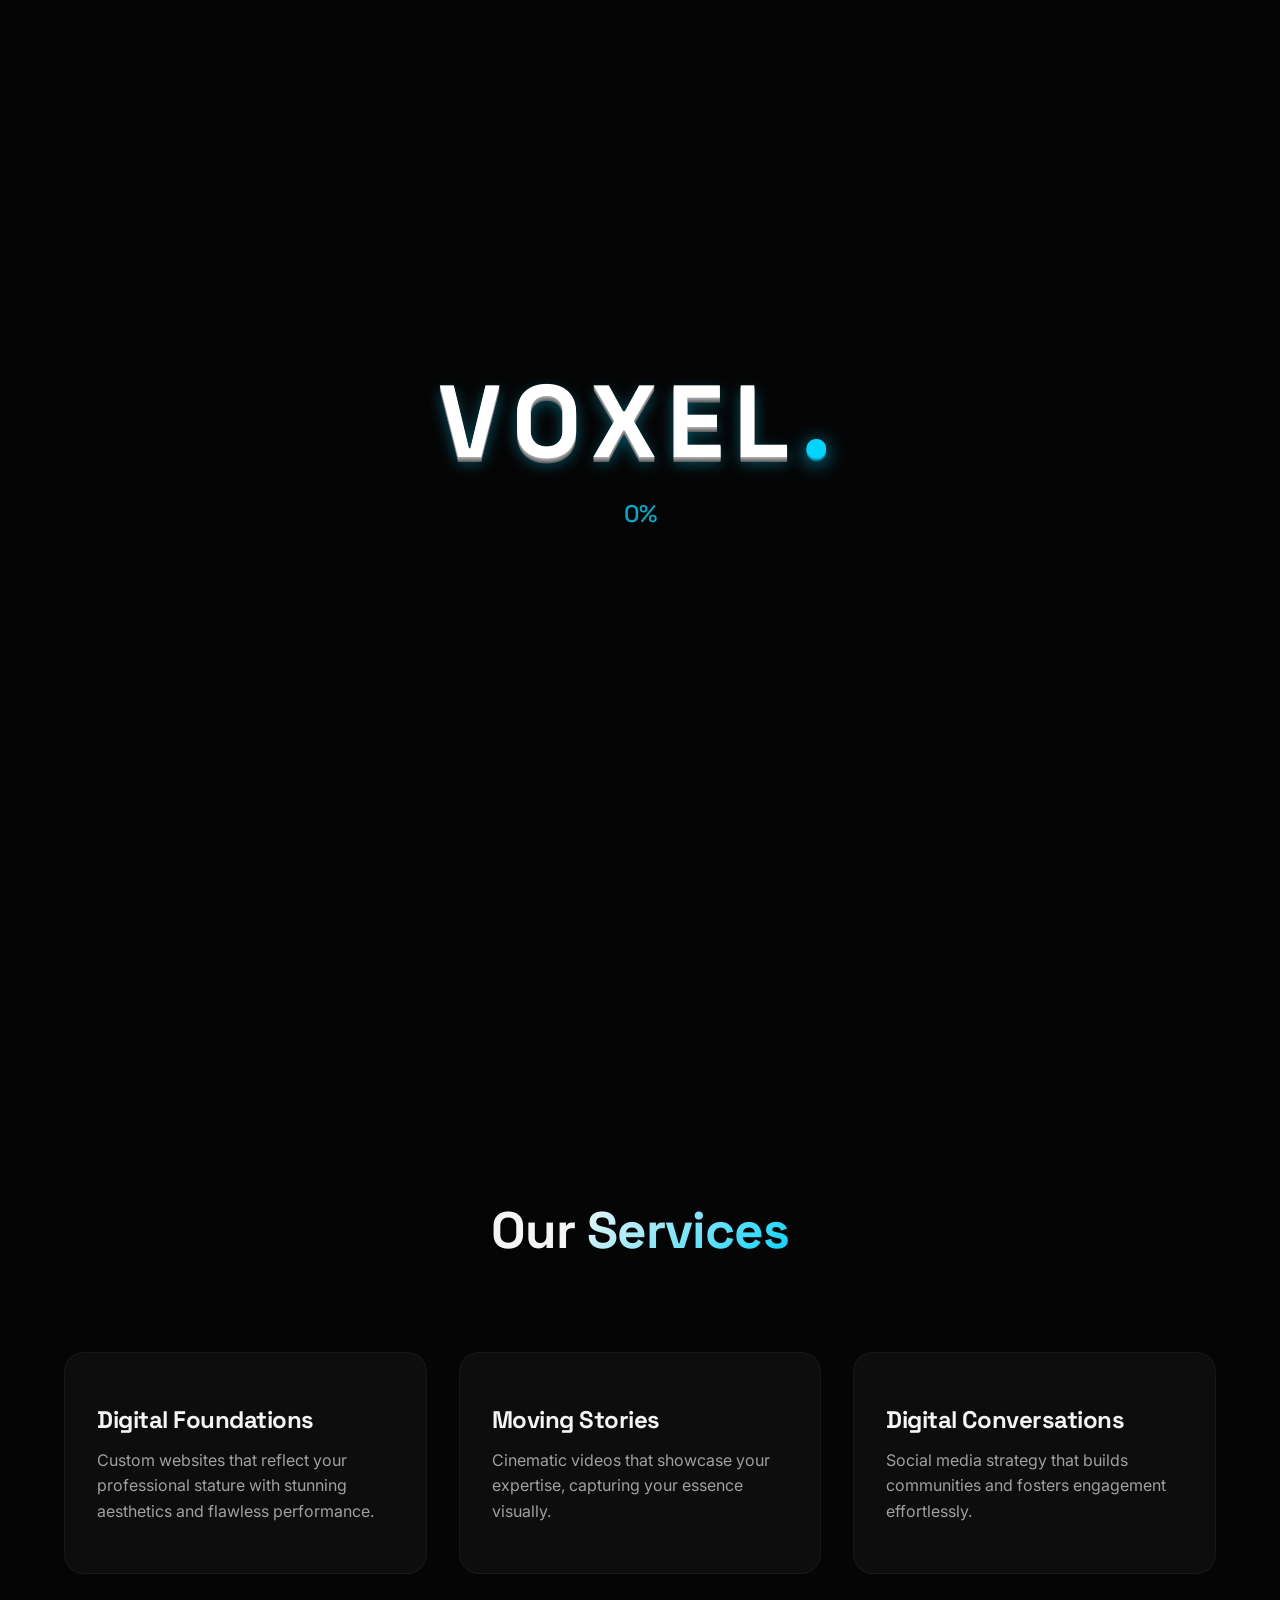
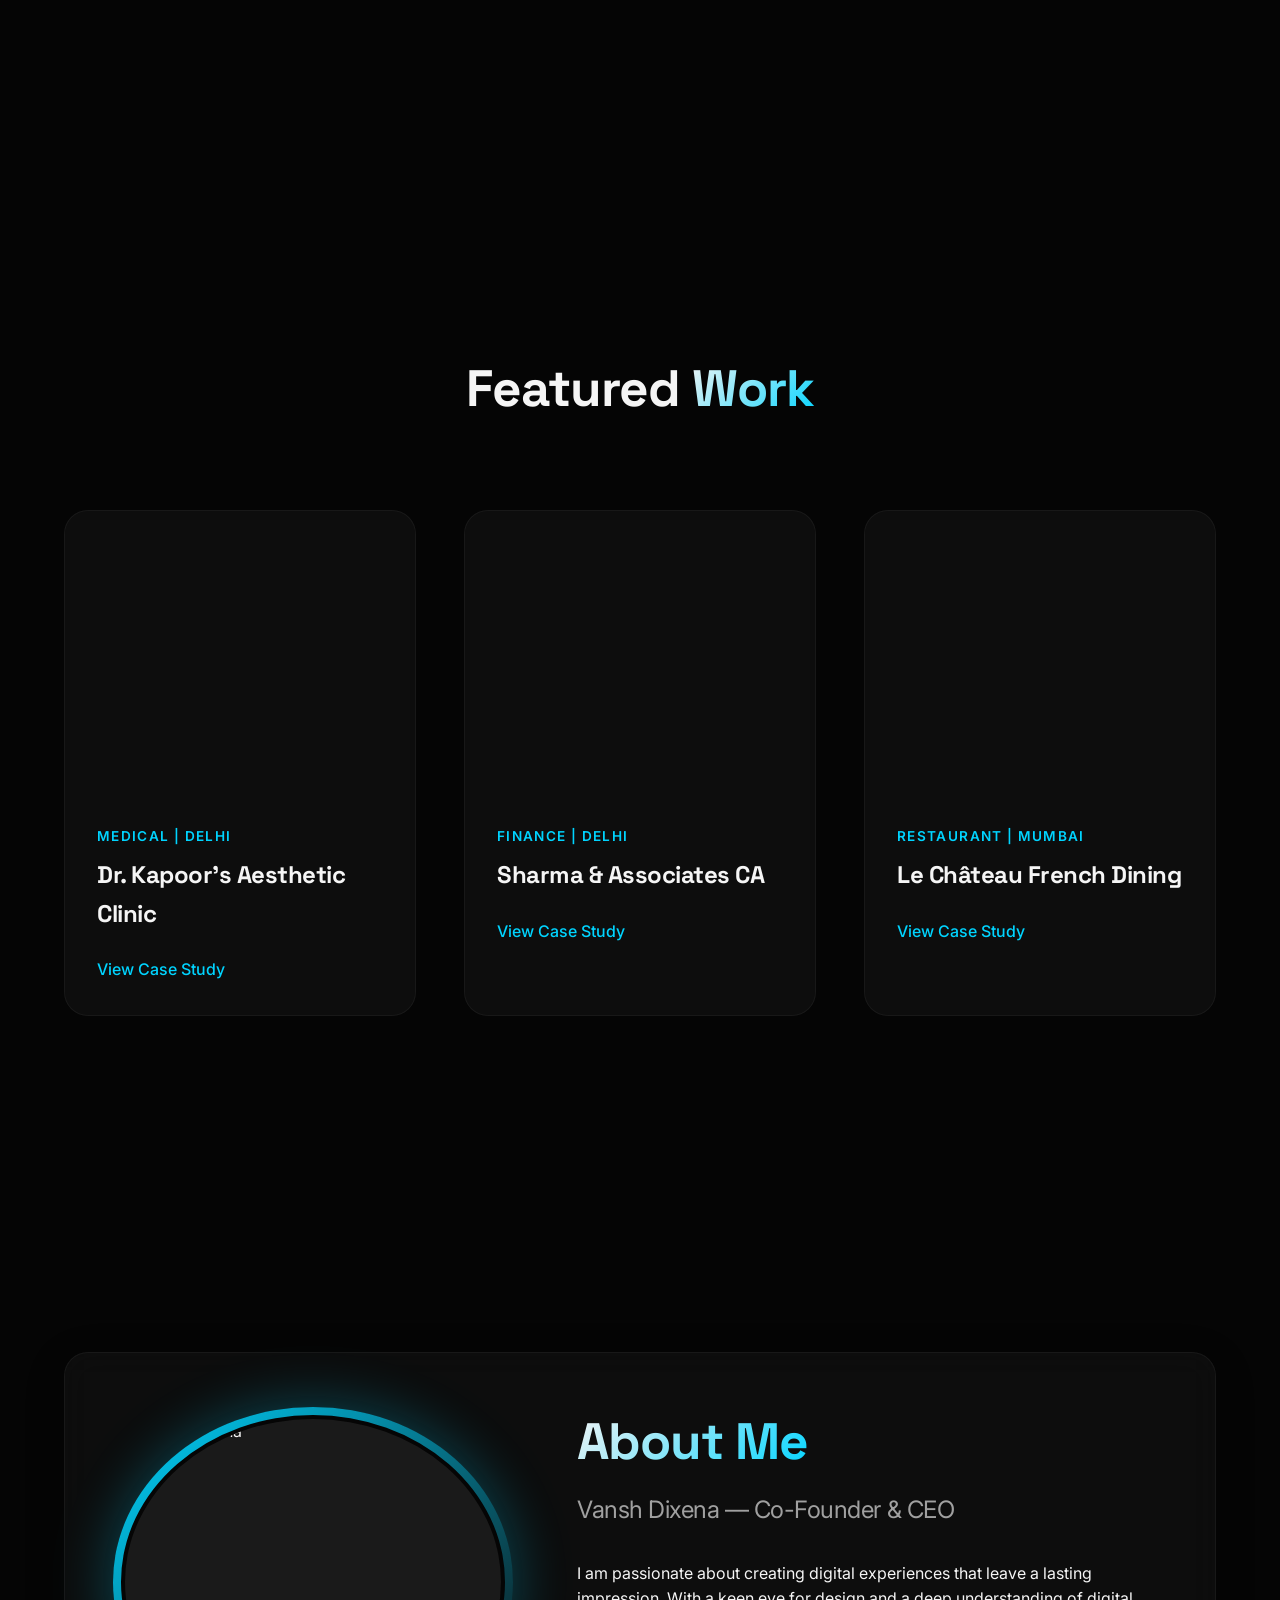
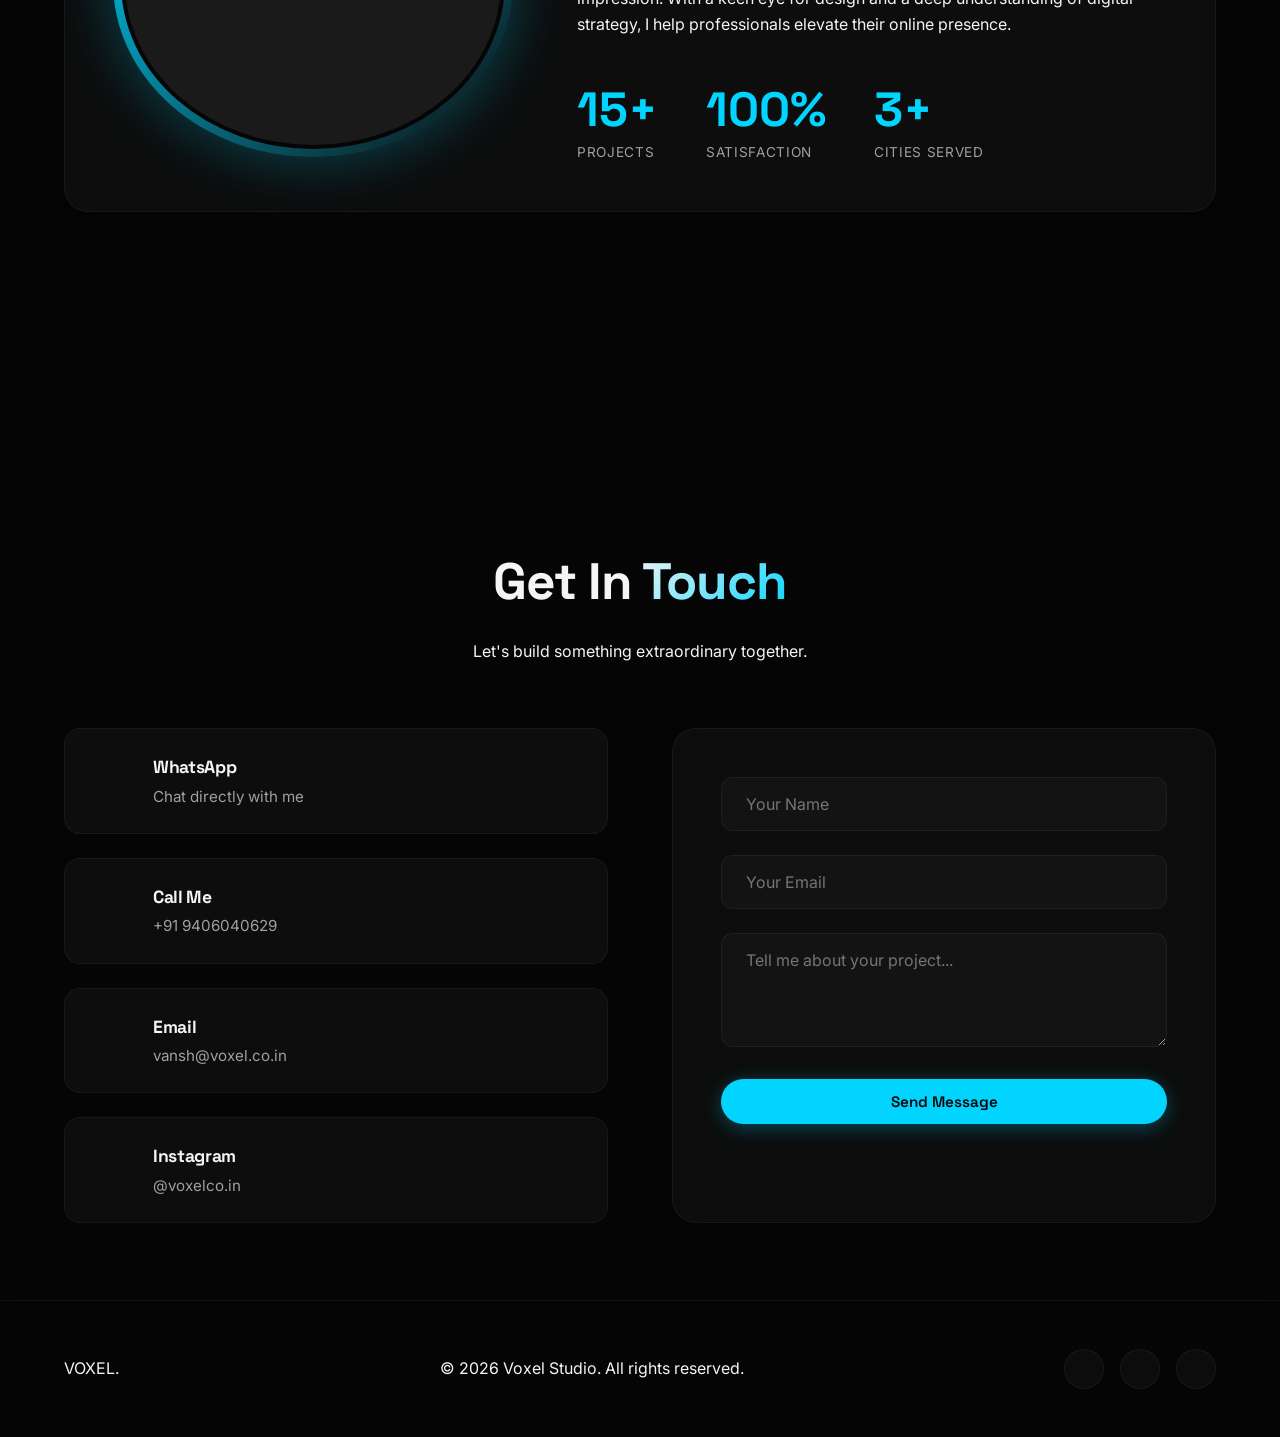
==== v/index.html @ c109221e "Add files via upload" ====
<!DOCTYPE html>
<html lang="en">
<head>
    <meta charset="UTF-8">
    <meta name="viewport" content="width=device-width, initial-scale=1.0">
    <title>Voxel | Digital Presence Studio</title>
    
    <!-- Fonts -->
    <link rel="preconnect" href="https://fonts.googleapis.com">
    <link rel="preconnect" href="https://fonts.gstatic.com" crossorigin>
    <link href="https://fonts.googleapis.com/css2?family=Space+Grotesk:wght@300;400;500;600;700&family=Inter:wght@300;400;500&display=swap" rel="stylesheet">
    
    <!-- Icons -->
    <script src="https://unpkg.com/lucide@latest"></script>

    <!-- Calendly link widget -->
    <link href="https://assets.calendly.com/assets/external/widget.css" rel="stylesheet">
    <script src="https://assets.calendly.com/assets/external/widget.js" type="text/javascript" async></script>

    <!-- Custom CSS -->
    <link rel="stylesheet" href="./style.css">
</head>
<body class="dark-mode">
    <!-- Preloader -->
    <div id="preloader" class="preloader">
        <div class="preloader-content">
            <h1 class="preloader-logo">
                <div class="logo-3d-wrapper">
                    <span class="char">V</span><span class="char">O</span><span class="char">X</span><span class="char">E</span><span class="char">L</span><span class="dot">.</span>
                </div>
            </h1>
            <div class="preloader-counter">0%</div>
        </div>
    </div>

    <!-- Three.js Background -->
    <canvas id="voxel-canvas"></canvas>

    <!-- Background Gradient Glow -->
    <div class="bg-glow"></div>

    <!-- Navigation -->
    <nav class="glass-nav">
        <div class="logo">VOXEL<span class="dot">.</span></div>
        <div class="nav-links">
            <a href="#services">Services</a>
            <a href="#work">Work</a>
            <a href="#about">About</a>
            <a href="#contact">Contact</a>
        </div>
        <button class="btn-primary" onclick="Calendly.initPopupWidget({url: 'https://calendly.com/voxel/30min'});return false;">Book a Call</button>
    </nav>

    <main>
        <!-- Hero Section -->
        <section id="home" class="hero">
            <div class="hero-content">
                <h1 class="stagger-text">Building Digital Presence<br>That <span class="text-gradient">Defies Gravity</span></h1>
                <p class="subtitle stagger-text"><strong>Vansh Dixena</strong> | Co-Founder & CEO, Voxel</p>
                <p class="description stagger-text">I help doctors, architects, lawyers, restaurant owners, and chartered accountants transform their reputation into premium digital experiences.</p>
                <div class="hero-cta stagger-text">
                    <a href="#work" class="btn-secondary">Explore My Work</a>
                    <button class="btn-primary" onclick="Calendly.initPopupWidget({url: 'https://calendly.com/voxel/30min'});return false;">Book a Call</button>
                </div>
            </div>
            <div class="hero-visual stagger-text">
                <div class="profile-card floating">
                    <!-- High-quality photo placeholder -->
                    <img src="./Whisk_cdozyzyij2nlr2y40inwedotityirtlzeto30im.png" alt="Vansh Dixena" class="profile-img">
                    <div class="card-glow"></div>
                </div>
            </div>
        </section>

        <!-- Services Section -->
        <section id="services" class="services">
            <div class="section-header">
                <h2>Our <span class="text-gradient">Services</span></h2>
            </div>
            <div class="services-grid">
                <div class="service-card floating-hover">
                    <i data-lucide="layout" class="icon"></i>
                    <h3>Digital Foundations</h3>
                    <p>Custom websites that reflect your professional stature with stunning aesthetics and flawless performance.</p>
                </div>
                <div class="service-card floating-hover" style="transition-delay: 0.1s">
                    <i data-lucide="video" class="icon"></i>
                    <h3>Moving Stories</h3>
                    <p>Cinematic videos that showcase your expertise, capturing your essence visually.</p>
                </div>
                <div class="service-card floating-hover" style="transition-delay: 0.2s">
                    <i data-lucide="message-circle" class="icon"></i>
                    <h3>Digital Conversations</h3>
                    <p>Social media strategy that builds communities and fosters engagement effortlessly.</p>
                </div>
            </div>
        </section>

        <!-- Work Section -->
        <section id="work" class="work">
            <div class="section-header">
                <h2>Featured <span class="text-gradient">Work</span></h2>
            </div>
            <div class="work-grid">
                <!-- Project 1 -->
                <div class="project-card floating-hover view-case-study" data-modal="project-1">
                    <div class="project-img-wrapper">
                        <img src="https://images.unsplash.com/photo-1579684385127-1ef15d508118?q=80&w=800&auto=format&fit=crop" alt="Dr. Kapoor Clinic">
                    </div>
                    <div class="project-info">
                        <span class="category">Medical | Delhi</span>
                        <h3>Dr. Kapoor's Aesthetic Clinic</h3>
                        <div class="view-case">View Case Study <i data-lucide="arrow-right"></i></div>
                    </div>
                </div>

                <!-- Project 2 -->
                <div class="project-card floating-hover view-case-study" data-modal="project-2">
                    <div class="project-img-wrapper">
                        <img src="https://images.unsplash.com/photo-1554224155-6726b3ff858f?q=80&w=800&auto=format&fit=crop" alt="Sharma & Associates">
                    </div>
                    <div class="project-info">
                        <span class="category">Finance | Delhi</span>
                        <h3>Sharma & Associates CA</h3>
                        <div class="view-case">View Case Study <i data-lucide="arrow-right"></i></div>
                    </div>
                </div>

                <!-- Project 3 -->
                <div class="project-card floating-hover view-case-study" data-modal="project-3">
                    <div class="project-img-wrapper">
                        <img src="https://images.unsplash.com/photo-1550966871-3ed3cdb5ed0c?q=80&w=800&auto=format&fit=crop" alt="Le Château">
                    </div>
                    <div class="project-info">
                        <span class="category">Restaurant | Mumbai</span>
                        <h3>Le Château French Dining</h3>
                        <div class="view-case">View Case Study <i data-lucide="arrow-right"></i></div>
                    </div>
                </div>
            </div>
        </section>

        <!-- About Section -->
        <section id="about" class="about">
            <div class="about-container glass-card">
                <div class="about-img profile-card">
                    <img src="./Whisk_c67d17104d851d3a6ea437bd8afa011bdr.png" alt="Vansh Dixena" class="profile-img">
                    <div class="card-glow"></div>
                </div>
                <div class="about-content">
                    <h2><span class="text-gradient">About Me</span></h2>
                    <h3>Vansh Dixena — Co-Founder & CEO</h3>
                    <p>I am passionate about creating digital experiences that leave a lasting impression. With a keen eye for design and a deep understanding of digital strategy, I help professionals elevate their online presence.</p>
                    <div class="stats">
                        <div class="stat-item">
                            <span class="stat-number">15+</span>
                            <span class="stat-label">Projects</span>
                        </div>
                        <div class="stat-item">
                            <span class="stat-number">100%</span>
                            <span class="stat-label">Satisfaction</span>
                        </div>
                        <div class="stat-item">
                            <span class="stat-number">3+</span>
                            <span class="stat-label">Cities Served</span>
                        </div>
                    </div>
                </div>
            </div>
        </section>

        <!-- Contact Section -->
        <section id="contact" class="contact">
            <div class="section-header">
                <h2>Get In <span class="text-gradient">Touch</span></h2>
                <p>Let's build something extraordinary together.</p>
            </div>
            
            <div class="contact-grid">
                <div class="contact-methods">
                    <a href="https://wa.me/919406040629?text=Hi%20Vansh%2C%20I%20saw%20your%20Voxel%20website%20and%20would%20like%20to%20discuss%20my%20project." target="_blank" class="contact-card floating-hover whatsapp">
                        <i data-lucide="message-square" class="icon"></i>
                        <div class="text-content">
                            <h4>WhatsApp</h4>
                            <p>Chat directly with me</p>
                        </div>
                    </a>
                    
                    <a href="tel:+919406040629" class="contact-card floating-hover phone">
                        <i data-lucide="phone" class="icon"></i>
                        <div class="text-content">
                            <h4>Call Me</h4>
                            <p>+91 9406040629</p>
                        </div>
                    </a>
                    
                    <a href="mailto:vansh@voxel.co.in" class="contact-card floating-hover email">
                        <i data-lucide="mail" class="icon"></i>
                        <div class="text-content">
                            <h4>Email</h4>
                            <p>vansh@voxel.co.in</p>
                        </div>
                    </a>
                    
                    <a href="https://instagram.com/voxelco.in" target="_blank" class="contact-card floating-hover instagram">
                        <i data-lucide="instagram" class="icon"></i>
                        <div class="text-content">
                            <h4>Instagram</h4>
                            <p>@voxelco.in</p>
                        </div>
                    </a>
                </div>

                <div class="contact-form-container glass-card">
                    <form action="https://formspree.io/f/placeholder" method="POST" class="contact-form">
                        <div class="input-group">
                            <input type="text" name="name" required placeholder="Your Name">
                        </div>
                        <div class="input-group">
                            <input type="email" name="email" required placeholder="Your Email">
                        </div>
                        <div class="input-group">
                            <textarea name="message" rows="4" required placeholder="Tell me about your project..."></textarea>
                        </div>
                        <button type="submit" class="btn-primary w-full">Send Message</button>
                    </form>
                </div>
            </div>
        </section>
    </main>

    <!-- Footer -->
    <footer>
        <div class="footer-content">
            <div class="footer-logo">VOXEL<span class="dot">.</span></div>
            <p>&copy; 2026 Voxel Studio. All rights reserved.</p>
            <div class="footer-socials">
                <a href="#" class="social-icon"><i data-lucide="twitter"></i></a>
                <a href="#" class="social-icon"><i data-lucide="linkedin"></i></a>
                <a href="https://instagram.com/voxelco.in" class="social-icon" target="_blank"><i data-lucide="instagram"></i></a>
            </div>
        </div>
    </footer>

    <!-- Modals for Case Studies -->
    <div id="modal-overlay" class="modal-overlay"></div>
    
    <!-- Project 1 Modal -->
    <div id="project-1" class="modal" data-lenis-prevent>
        <button class="close-modal" aria-label="Close modal"><i data-lucide="x"></i></button>
        <div class="modal-content">
            <div class="modal-image" style="background-image: url('https://placehold.co/1200x400/1A1A1A/00D4FF?text=Medical+Clinic+Hero')"></div>
            <div class="modal-body">
                <span class="modal-category">Medical | Delhi</span>
                <h2>Dr. Kapoor's Aesthetic Clinic</h2>
                <div class="modal-section">
                    <h3>Challenge</h3>
                    <p>The clinic needed a premium digital experience to attract high-end clientele and facilitate remote consultations for international patients.</p>
                </div>
                <div class="modal-section">
                    <h3>Solution</h3>
                    <p>We built a luxurious custom website with an integrated virtual consultation booking system, produced a series of patient education and testimonial videos, and designed an aesthetic Instagram strategy.</p>
                </div>
                <div class="modal-grid">
                    <div class="modal-box glass-card">
                        <h3>Results</h3>
                        <p class="highlight">300%</p>
                        <p>Increase in international patients.</p>
                    </div>
                    <div class="modal-box glass-card">
                        <h3>Services</h3>
                        <ul>
                            <li>Web Development</li>
                            <li>Video Production</li>
                            <li>Social Media Strategy</li>
                        </ul>
                    </div>
                </div>

                <div class="mockup-container">
                    <div class="mockup-header">
                        <div class="mockup-dot"></div>
                        <div class="mockup-dot"></div>
                        <div class="mockup-dot"></div>
                    </div>
                    <div class="mockup-body">
                        <!-- Live Website Iframe (Auto-scrolls on hover) -->
                        <iframe src="./clinic.html" title="Website Preview" class="mockup-iframe" frameborder="0"></iframe>
                    </div>
                </div>
                <div class="modal-actions">
                    <button class="btn-primary" onclick="Calendly.initPopupWidget({url: 'https://calendly.com/voxel/30min'});return false;">Discuss a similar project</button>
                    <a href="./clinic.html" target="_blank" class="btn-outline">Visit Live Website <i data-lucide="external-link"></i></a>
                </div>
            </div>
        </div>
    </div>
    
    <!-- Project 2 Modal -->
    <div id="project-2" class="modal" data-lenis-prevent>
        <button class="close-modal"><i data-lucide="x"></i></button>
        <div class="modal-content">
            <div class="modal-image" style="background-image: url('https://placehold.co/1200x400/1A1A1A/00D4FF?text=Finance+Corporate+Hero')"></div>
            <div class="modal-body">
                <span class="modal-category">Finance | Delhi</span>
                <h2>Sharma & Associates CA</h2>
                <div class="modal-section">
                    <h3>Challenge & Solution</h3>
                    <p>A legacy finance firm needing a modern approach. We executed a complete corporate rebranding alongside a lightning-fast new website, series of financial explainer videos, and a targeted LinkedIn strategy for B2B client acquisition.</p>
                </div>
                <div class="modal-grid">
                    <div class="modal-box glass-card">
                        <h3>Results</h3>
                        <p class="highlight">200%</p>
                        <p>Increase in online consultations.</p>
                    </div>
                    <div class="modal-box glass-card">
                        <h3>Services</h3>
                        <ul>
                            <li>Corporate Website</li>
                            <li>Explainer Videos</li>
                            <li>LinkedIn Strategy</li>
                        </ul>
                    </div>
                </div>

                <div class="mockup-container">
                    <div class="mockup-header">
                        <div class="mockup-dot"></div>
                        <div class="mockup-dot"></div>
                        <div class="mockup-dot"></div>
                    </div>
                    <div class="mockup-body">
                        <!-- Live Website Iframe (Auto-scrolls on hover) -->
                        <iframe src="./finance.html" title="Website Preview" class="mockup-iframe" frameborder="0"></iframe>
                    </div>
                </div>
                <div class="modal-actions">
                    <button class="btn-primary" onclick="Calendly.initPopupWidget({url: 'https://calendly.com/voxel/30min'});return false;">Discuss a similar project</button>
                    <a href="./finance.html" target="_blank" class="btn-outline">Visit Live Website <i data-lucide="external-link"></i></a>
                </div>
            </div>
        </div>
    </div>

    <!-- Project 3 Modal -->
    <div id="project-3" class="modal" data-lenis-prevent>
        <button class="close-modal"><i data-lucide="x"></i></button>
        <div class="modal-content">
            <div class="modal-image" style="background-image: url('https://placehold.co/1200x400/1A1A1A/00D4FF?text=Luxury+Dining+Hero')"></div>
            <div class="modal-body">
                <span class="modal-category">Restaurant | Mumbai</span>
                <h2>Le Château French Dining</h2>
                <div class="modal-section">
                    <h3>Challenge & Solution</h3>
                    <p>Creating a digital experience as exquisite as their cuisine. We designed a luxury digital presence featuring cinematic food videography and an immersive, reservation-focused website optimized for emotional engagement.</p>
                </div>
                <div class="modal-grid">
                    <div class="modal-box glass-card">
                        <h3>Results</h3>
                        <p class="highlight">65%</p>
                        <p>Increase in digital reservations.</p>
                    </div>
                    <div class="modal-box glass-card">
                        <h3>Services</h3>
                        <ul>
                            <li>Website Development</li>
                            <li>Food Videography</li>
                            <li>Social Media Management</li>
                        </ul>
                    </div>
                </div>

                <div class="mockup-container">
                    <div class="mockup-header">
                        <div class="mockup-dot"></div>
                        <div class="mockup-dot"></div>
                        <div class="mockup-dot"></div>
                    </div>
                    <div class="mockup-body">
                        <!-- Live Website Iframe (Auto-scrolls on hover) -->
                        <iframe src="./restaurant.html" title="Website Preview" class="mockup-iframe" frameborder="0"></iframe>
                    </div>
                </div>
                
                <div class="menu-section">
                    <h3>Featured Menu (Preview)</h3>
                    <div class="menu-grid">
                        <div class="dish-card">
                            <img src="https://images.unsplash.com/photo-1467003909585-2f8a72700288?q=80&w=600&auto=format&fit=crop" alt="Salmon en Croûte" class="dish-img">
                            <div class="dish-info">
                                <div class="dish-name">Salmon en Croûte</div>
                                <div class="dish-price">₹2,800</div>
                                <div class="dish-desc">Norwegian salmon baked in a buttery puff pastry with wild mushroom duxelles and dill cream sauce.</div>
                            </div>
                        </div>
                        <div class="dish-card">
                            <img src="https://images.unsplash.com/photo-1544025162-d76694265947?q=80&w=600&auto=format&fit=crop" alt="Coq au Vin" class="dish-img">
                            <div class="dish-info">
                                <div class="dish-name">Coq au Vin Traditionnel</div>
                                <div class="dish-price">₹2,200</div>
                                <div class="dish-desc">Tender chicken braised in rich Burgundy wine with lardons and delicate mushrooms.</div>
                            </div>
                        </div>
                        <div class="dish-card">
                            <img src="https://images.unsplash.com/photo-1551024601-bec78aea704b?q=80&w=600&auto=format&fit=crop" alt="Crème Brûlée" class="dish-img">
                            <div class="dish-info">
                                <div class="dish-name">Classic Crème Brûlée</div>
                                <div class="dish-price">₹950</div>
                                <div class="dish-desc">Silky vanilla bean custard beneath a flawlessly caramelized sugar crust.</div>
                            </div>
                        </div>
                    </div>
                </div>

                <div class="modal-actions">
                    <button class="btn-primary" onclick="Calendly.initPopupWidget({url: 'https://calendly.com/voxel/30min'});return false;">Book a Reservation</button>
                    <a href="./restaurant.html" target="_blank" class="btn-outline">Visit Live Website <i data-lucide="external-link"></i></a>
                </div>
            </div>
        </div>
    </div>

    <!-- Scripts -->
    <!-- Lenis, GSAP, Three.js -->
    <script src="https://unpkg.com/@studio-freight/lenis@1.0.39/dist/lenis.min.js"></script>
    <script src="https://cdnjs.cloudflare.com/ajax/libs/gsap/3.12.4/gsap.min.js"></script>
    <script src="https://cdnjs.cloudflare.com/ajax/libs/gsap/3.12.4/ScrollTrigger.min.js"></script>
    <script src="https://cdnjs.cloudflare.com/ajax/libs/three.js/r128/three.min.js"></script>
    
    <!-- Custom Application Logic -->
    <script src="./main.js"></script>
</body>
</html>
---- v/style.css ----
/* Custom Properties */
:root {
    --primary: #00D4FF;
    --primary-glow: rgba(0, 212, 255, 0.3);
    --secondary: #1A1A1A;
    --bg-color: #050505;
    --text-main: #F5F5F5;
    --text-muted: #A0A0A0;
    --glass-bg: rgba(26, 26, 26, 0.4);
    --glass-border: rgba(255, 255, 255, 0.05);

    --font-heading: 'Space Grotesk', sans-serif;
    --font-body: 'Inter', sans-serif;

    --transition-smooth: all 0.6s cubic-bezier(0.16, 1, 0.3, 1);
    --transition-spring: all 0.5s cubic-bezier(0.175, 0.885, 0.32, 1.275);
}

/* Base Styles */
* {
    margin: 0;
    padding: 0;
    box-sizing: border-box;
}

html {
    scroll-behavior: initial; /* Handled by Lenis */
}

body {
    background-color: var(--bg-color);
    color: var(--text-main);
    font-family: var(--font-body);
    line-height: 1.6;
    overflow-x: hidden;
}

/* Preloader */
.preloader {
    position: fixed;
    top: 0; left: 0;
    width: 100%; height: 100vh;
    background: var(--bg-color);
    z-index: 99999;
    display: flex;
    align-items: center;
    justify-content: center;
}
.preloader-content {
    display: flex;
    flex-direction: column;
    align-items: center;
    gap: 1rem;
}
.preloader-logo {
    font-size: clamp(4rem, 8vw, 8rem);
    letter-spacing: 0.1em;
    margin: 0;
    font-family: var(--font-heading);
}
.logo-3d-wrapper {
    display: flex;
    perspective: 1000px;
}
.preloader-logo .char, .preloader-logo .dot {
    display: inline-block;
    color: #ffffff;
    transform-style: preserve-3d;
    text-shadow: 
        0px 1px 0px #a9a9a9,
        0px 2px 0px #979797,
        0px 3px 0px #858585,
        0px 4px 0px #737373,
        0px 5px 0px #616161,
        0px 6px 15px rgba(0, 212, 255, 0.4);
}
.preloader-logo .dot { 
    color: var(--primary); 
    text-shadow: 
        0px 1px 0px #00b0d6,
        0px 2px 0px #008eb0,
        0px 3px 0px #006b85,
        0px 4px 20px rgba(0, 212, 255, 0.8);
}
.preloader-counter {
    font-family: var(--font-heading);
    font-size: 1.5rem;
    font-weight: 500;
    color: var(--primary);
    opacity: 0.8;
}

h1, h2, h3, h4, .logo {
    font-family: var(--font-heading);
    letter-spacing: -0.02em;
}

h1 {
    font-size: clamp(3rem, 5vw, 5.5rem);
    line-height: 1.1;
    margin-bottom: 1rem;
}

h2 {
    font-size: clamp(2.5rem, 4vw, 4rem);
    margin-bottom: 1rem;
}

h3 {
    font-size: 1.5rem;
    margin-bottom: 0.5rem;
}

a {
    color: var(--text-main);
    text-decoration: none;
    transition: var(--transition-smooth);
}

img {
    max-width: 100%;
    display: block;
}

/* Utilities */
.text-gradient {
    background: linear-gradient(135deg, var(--text-main) 0%, var(--primary) 100%);
    -webkit-background-clip: text;
    -webkit-text-fill-color: transparent;
    background-clip: text;
}

.bg-glow {
    position: fixed;
    top: 50%;
    left: 50%;
    transform: translate(-50%, -50%);
    width: 80vw;
    height: 80vh;
    background: radial-gradient(circle, rgba(0, 212, 255, 0.08) 0%, rgba(5, 5, 5, 0) 70%);
    z-index: -1;
    pointer-events: none;
}

#voxel-canvas {
    position: fixed;
    top: 0;
    left: 0;
    width: 100%;
    height: 100%;
    z-index: -2;
    pointer-events: none;
}

/* Navigation - Glassmorphism */
.glass-nav {
    position: fixed;
    top: 1rem;
    left: 50%;
    transform: translateX(-50%);
    width: 90%;
    max-width: 1200px;
    padding: 1rem 2rem;
    background: var(--glass-bg);
    backdrop-filter: blur(12px);
    -webkit-backdrop-filter: blur(12px);
    border: 1px solid var(--glass-border);
    border-radius: 100px;
    display: flex;
    justify-content: space-between;
    align-items: center;
    z-index: 100;
}

.logo {
    font-size: 1.5rem;
    font-weight: 700;
    letter-spacing: 0.1em;
}
.logo .dot { color: var(--primary); }

.nav-links {
    display: flex;
    gap: 2rem;
}
.nav-links a {
    font-weight: 500;
    font-size: 0.95rem;
    opacity: 0.8;
}
.nav-links a:hover {
    opacity: 1;
    color: var(--primary);
}

.btn-primary {
    background: var(--primary);
    color: var(--bg-color);
    border: none;
    padding: 0.8rem 1.8rem;
    border-radius: 100px;
    font-family: var(--font-heading);
    font-weight: 600;
    font-size: 0.95rem;
    cursor: pointer;
    transition: var(--transition-smooth);
    box-shadow: 0 4px 20px var(--primary-glow);
}
.btn-primary:hover {
    transform: translateY(-2px);
    box-shadow: 0 8px 30px rgba(0, 212, 255, 0.5);
}

.btn-secondary {
    background: rgba(255, 255, 255, 0.05);
    border: 1px solid var(--glass-border);
    padding: 0.8rem 1.8rem;
    border-radius: 100px;
    font-family: var(--font-heading);
    font-weight: 600;
    backdrop-filter: blur(10px);
}
.btn-secondary:hover {
    background: rgba(255, 255, 255, 0.1);
    transform: translateY(-2px);
}

.glass-card {
    background: var(--glass-bg);
    backdrop-filter: blur(16px);
    border: 1px solid var(--glass-border);
    border-radius: 24px;
    padding: 3rem;
    box-shadow: 0 10px 40px rgba(0, 0, 0, 0.2);
}

.floating-hover {
    transition: var(--transition-spring);
    cursor: pointer;
}
.floating-hover:hover {
    transform: translateY(-10px) scale(1.02);
    box-shadow: 0 20px 40px rgba(0,0,0,0.4), 0 0 20px var(--primary-glow);
    border-color: rgba(0, 212, 255, 0.3);
}

/* Sections */
main > section {
    min-height: 100vh;
    padding: 8rem 5% 4rem;
    max-width: 1400px;
    margin: 0 auto;
    display: flex;
    flex-direction: column;
    justify-content: center;
}
.section-header {
    margin-bottom: 4rem;
    text-align: center;
}

/* Hero Section */
.hero {
    flex-direction: row;
    align-items: center;
    justify-content: space-between;
    gap: 4rem;
}
.hero-content {
    flex: 1;
    max-width: 700px;
}
.hero-content .subtitle {
    font-size: 1.25rem;
    color: var(--primary);
    margin-bottom: 1.5rem;
    font-family: var(--font-heading);
}
.hero-content .description {
    font-size: 1.125rem;
    color: var(--text-muted);
    margin-bottom: 2.5rem;
    max-width: 600px;
}
.hero-cta {
    display: flex;
    gap: 1.5rem;
    align-items: center;
}

.hero-visual {
    flex: 1;
    display: flex;
    justify-content: center;
    position: relative;
}
.profile-card {
    position: relative;
    width: 350px;
    height: 350px;
    border-radius: 50%;
    padding: 8px;
    background: linear-gradient(135deg, var(--primary), transparent);
    animation: float 6s ease-in-out infinite;
}
.profile-img {
    width: 100%;
    height: 100%;
    border-radius: 50%;
    object-fit: cover;
    background: var(--secondary);
    border: 4px solid var(--bg-color);
}
.card-glow {
    position: absolute;
    top: 0; left: 0; width: 100%; height: 100%;
    border-radius: 50%;
    box-shadow: 0 0 60px var(--primary-glow);
    z-index: -1;
}

@keyframes float {
    0% { transform: translateY(0px); }
    50% { transform: translateY(-20px); }
    100% { transform: translateY(0px); }
}

/* Services */
.services-grid {
    display: grid;
    grid-template-columns: repeat(auto-fit, minmax(300px, 1fr));
    gap: 2rem;
}
.service-card {
    background: var(--glass-bg);
    border: 1px solid var(--glass-border);
    border-radius: 20px;
    padding: 3rem 2rem;
    position: relative;
    overflow: hidden;
}
.service-card .icon {
    color: var(--primary);
    width: 40px; height: 40px;
    margin-bottom: 1.5rem;
}
.service-card p {
    color: var(--text-muted);
}

/* Work Portfolio */
.work-grid {
    display: grid;
    grid-template-columns: repeat(auto-fit, minmax(350px, 1fr));
    gap: 3rem;
}
.project-card {
    background: var(--glass-bg);
    border: 1px solid var(--glass-border);
    border-radius: 24px;
    overflow: hidden;
    position: relative;
}
.project-img-wrapper {
    width: 100%;
    height: 280px;
    overflow: hidden;
    position: relative;
}
.project-img-wrapper img {
    --parallax-y: 0%;
    position: absolute;
    top: -15%; left: 0;
    width: 100%; height: 130%;
    object-fit: cover;
    transform: translateY(var(--parallax-y)) scale(1);
    transition: transform var(--transition-smooth);
}
.project-card:hover .project-img-wrapper img {
    transform: translateY(var(--parallax-y)) scale(1.05);
}
.project-info {
    padding: 2rem;
}
.project-info .category {
    font-size: 0.85rem;
    color: var(--primary);
    text-transform: uppercase;
    letter-spacing: 0.1em;
    font-weight: 600;
    margin-bottom: 0.5rem;
    display: inline-block;
}
.view-case {
    display: flex;
    align-items: center;
    gap: 0.5rem;
    margin-top: 1.5rem;
    font-weight: 500;
    color: var(--primary);
}
.view-case i {
    width: 16px; height: 16px;
    transition: transform 0.3s ease;
}
.project-card:hover .view-case i {
    transform: translateX(5px);
}

/* About */
.about-container {
    display: flex;
    align-items: center;
    gap: 4rem;
}
.about-img {
    flex: 1;
    max-width: 400px;
}
.about-content {
    flex: 1.5;
}
.about-content h2 {
    margin-bottom: 0.5rem;
}
.about-content h3 {
    color: var(--text-muted);
    font-family: var(--font-body);
    font-weight: 400;
    margin-bottom: 2rem;
}
.stats {
    display: flex;
    gap: 3rem;
    margin-top: 3rem;
}
.stat-item {
    display: flex;
    flex-direction: column;
}
.stat-number {
    font-family: var(--font-heading);
    font-size: 3rem;
    font-weight: 700;
    color: var(--primary);
    line-height: 1;
}
.stat-label {
    text-transform: uppercase;
    font-size: 0.85rem;
    letter-spacing: 0.05em;
    color: var(--text-muted);
    margin-top: 0.5rem;
}

/* Contact Section */
.contact-grid {
    display: grid;
    grid-template-columns: 1fr 1fr;
    gap: 4rem;
}
.contact-methods {
    display: flex;
    flex-direction: column;
    gap: 1.5rem;
}
.contact-card {
    display: flex;
    align-items: center;
    gap: 1.5rem;
    background: var(--glass-bg);
    border: 1px solid var(--glass-border);
    padding: 1.5rem 2rem;
    border-radius: 16px;
    position: relative;
    overflow: hidden;
}
.contact-card::before {
    content: '';
    position: absolute;
    top: 0; left: 0; width: 4px; height: 100%;
    background: var(--primary);
    opacity: 0;
    transition: var(--transition-smooth);
}
.contact-card:hover::before {
    opacity: 1;
}

.contact-card .icon {
    width: 32px; height: 32px;
    color: var(--primary);
}
.contact-card h4 {
    font-size: 1.1rem;
    margin-bottom: 0.2rem;
}
.contact-card p {
    color: var(--text-muted);
    font-size: 0.95rem;
}

.contact-form {
    display: flex;
    flex-direction: column;
    gap: 1.5rem;
}
.input-group input,
.input-group textarea {
    width: 100%;
    padding: 1rem 1.5rem;
    background: rgba(255, 255, 255, 0.03);
    border: 1px solid var(--glass-border);
    border-radius: 12px;
    color: var(--text-main);
    font-family: var(--font-body);
    font-size: 1rem;
    transition: var(--transition-smooth);
}
.input-group input:focus,
.input-group textarea:focus {
    outline: none;
    border-color: var(--primary);
    background: rgba(255, 255, 255, 0.05);
}
.w-full {
    width: 100%;
}

/* Footer */
footer {
    padding: 3rem 5%;
    border-top: 1px solid var(--glass-border);
    background: rgba(5, 5, 5, 0.8);
    backdrop-filter: blur(10px);
}
.footer-content {
    max-width: 1200px;
    margin: 0 auto;
    display: flex;
    justify-content: space-between;
    align-items: center;
}
.footer-socials {
    display: flex;
    gap: 1rem;
}
.social-icon {
    display: flex;
    align-items: center;
    justify-content: center;
    width: 40px; height: 40px;
    border-radius: 50%;
    background: var(--glass-bg);
    border: 1px solid var(--glass-border);
    transition: var(--transition-spring);
}
.social-icon:hover {
    background: var(--primary);
    color: var(--bg-color);
    transform: translateY(-5px);
}

/* Modal Styling */
.modal-overlay {
    position: fixed;
    top: 0; left: 0; width: 100%; height: 100%;
    background: rgba(0, 0, 0, 0.8);
    backdrop-filter: blur(5px);
    z-index: 999;
    opacity: 0;
    pointer-events: none;
    transition: opacity 0.4s ease;
}
.modal {
    position: fixed;
    top: 50%; left: 50%;
    transform: translate(-50%, -40%);
    width: 90%; max-width: 900px; max-height: 90vh;
    background: var(--bg-color);
    border: 1px solid var(--glass-border);
    border-radius: 24px;
    z-index: 1000;
    opacity: 0;
    pointer-events: none;
    transition: all 0.5s cubic-bezier(0.16, 1, 0.3, 1);
    overflow: hidden;
    display: flex;
    flex-direction: column;
}
.modal.active {
    opacity: 1;
    pointer-events: all;
    transform: translate(-50%, -50%);
}
.modal-overlay.active {
    opacity: 1;
    pointer-events: all;
}
.close-modal {
    position: absolute;
    top: 1.5rem; right: 1.5rem;
    background: rgba(0, 0, 0, 0.5);
    border: 1px solid var(--glass-border);
    color: var(--text-main);
    width: 40px; height: 40px;
    border-radius: 50%;
    display: flex;
    align-items: center; justify-content: center;
    cursor: pointer;
    z-index: 10;
    transition: var(--transition-smooth);
}
.close-modal:hover {
    background: var(--primary);
    color: var(--bg-color);
}
.modal-content {
    overflow-y: auto;
    flex: 1;
}
.modal-image {
    height: 350px;
    background-size: cover;
    background-position: center;
}
.modal-body {
    padding: 3rem;
}
.modal-category {
    color: var(--primary);
    text-transform: uppercase;
    letter-spacing: 0.1em;
    font-weight: 600;
    font-size: 0.85rem;
    margin-bottom: 1rem;
    display: inline-block;
}
.modal-section { margin-bottom: 2rem; }
.modal-grid {
    display: grid;
    grid-template-columns: 1fr 1fr;
    gap: 2rem;
    margin-bottom: 3rem;
}
.modal-box { padding: 2rem; }
.modal-box .highlight {
    font-family: var(--font-heading);
    font-size: 3.5rem; font-weight: 700;
    color: var(--primary);
    line-height: 1; margin: 1rem 0;
}
.modal-box ul {
    list-style: none; margin-top: 1rem;
}
.modal-box ul li {
    margin-bottom: 0.5rem;
    color: var(--text-muted);
    display: flex; align-items: center; gap: 0.5rem;
}
.modal-box ul li::before {
    content: '';
    width: 6px; height: 6px;
    background: var(--primary); border-radius: 50%;
}

/* Modal Actions (Buttons) */
.modal-actions {
    display: flex;
    gap: 1.5rem;
    margin-top: 3rem;
    align-items: center;
    flex-wrap: wrap;
}
.btn-outline {
    background: rgba(0, 212, 255, 0.05);
    color: var(--primary);
    border: 1px solid var(--primary);
    padding: 0.8rem 1.8rem;
    border-radius: 100px;
    font-weight: 600;
    font-size: 0.95rem;
    cursor: pointer;
    transition: var(--transition-smooth);
    display: inline-flex;
    align-items: center;
    gap: 0.5rem;
    text-decoration: none;
}
.btn-outline:hover {
    background: rgba(0, 212, 255, 0.15);
    transform: translateY(-2px);
    box-shadow: 0 8px 30px rgba(0, 212, 255, 0.2);
}
.btn-outline i {
    width: 18px; height: 18px;
}

/* Website Mockup Preview */
.mockup-container {
    margin: 3rem 0;
    border-radius: 12px;
    background: #1A1A1A;
    border: 1px solid var(--glass-border);
    overflow: hidden;
    box-shadow: 0 20px 40px rgba(0,0,0,0.4);
}
.mockup-header {
    height: 30px;
    background: #2A2A2A;
    display: flex;
    align-items: center;
    padding: 0 1rem;
    gap: 6px;
}
.mockup-dot {
    width: 10px;
    height: 10px;
    border-radius: 50%;
    background: #555;
}
.mockup-dot:nth-child(1) { background: #FF5F56; }
.mockup-dot:nth-child(2) { background: #FFBD2E; }
.mockup-dot:nth-child(3) { background: #27C93F; }
.mockup-body {
    width: 100%;
    height: 400px;
    overflow-y: auto;
    background: #050505;
}
.mockup-body::-webkit-scrollbar {
    width: 8px;
}
.mockup-body::-webkit-scrollbar-track {
    background: #1A1A1A;
}
.mockup-body::-webkit-scrollbar-thumb {
    background: var(--primary);
    border-radius: 4px;
}
.mockup-img {
    width: 100%;
    display: block;
}
.mockup-iframe {
    width: 100%;
    height: 100%;
    border: none;
    display: block;
}

/* Restaurant Menu Grid */
.menu-section {
    margin-top: 2rem;
    padding-top: 2rem;
    border-top: 1px solid var(--glass-border);
}
.menu-section h3 {
    margin-bottom: 2rem;
    color: var(--primary);
}
.menu-grid {
    display: grid;
    grid-template-columns: repeat(auto-fit, minmax(220px, 1fr));
    gap: 1.5rem;
    margin-bottom: 2rem;
}
.dish-card {
    background: rgba(255, 255, 255, 0.03);
    border: 1px solid var(--glass-border);
    border-radius: 16px;
    overflow: hidden;
    transition: var(--transition-smooth);
}
.dish-card:hover {
    transform: translateY(-5px);
    border-color: rgba(0, 212, 255, 0.3);
    box-shadow: 0 10px 30px rgba(0, 0, 0, 0.5);
}
.dish-img {
    width: 100%;
    height: 160px;
    object-fit: cover;
}
.dish-info {
    padding: 1.5rem;
}
.dish-name {
    font-family: var(--font-heading);
    font-weight: 600;
    font-size: 1.1rem;
    color: var(--text-main);
    margin-bottom: 0.5rem;
}
.dish-price {
    font-weight: 700;
    color: var(--primary);
    margin-bottom: 0.5rem;
}
.dish-desc {
    font-size: 0.9rem;
    color: var(--text-muted);
}

/* Responsiveness */
@media (max-width: 1024px) {
    .hero {
        flex-direction: column-reverse;
        text-align: center;
        padding-top: 10rem;
    }
    .hero-content {
        align-items: center;
        display: flex; flex-direction: column;
    }
    .hero-cta { justify-content: center; }
    .about-container { flex-direction: column; text-align: center; }
    .stats { justify-content: center; }
}

@media (max-width: 768px) {
    .nav-links { display: none; }
    h1 { font-size: 2.5rem; }
    .contact-grid { grid-template-columns: 1fr; }
    .modal-grid { grid-template-columns: 1fr; }
    .modal-body { padding: 2rem; }
}
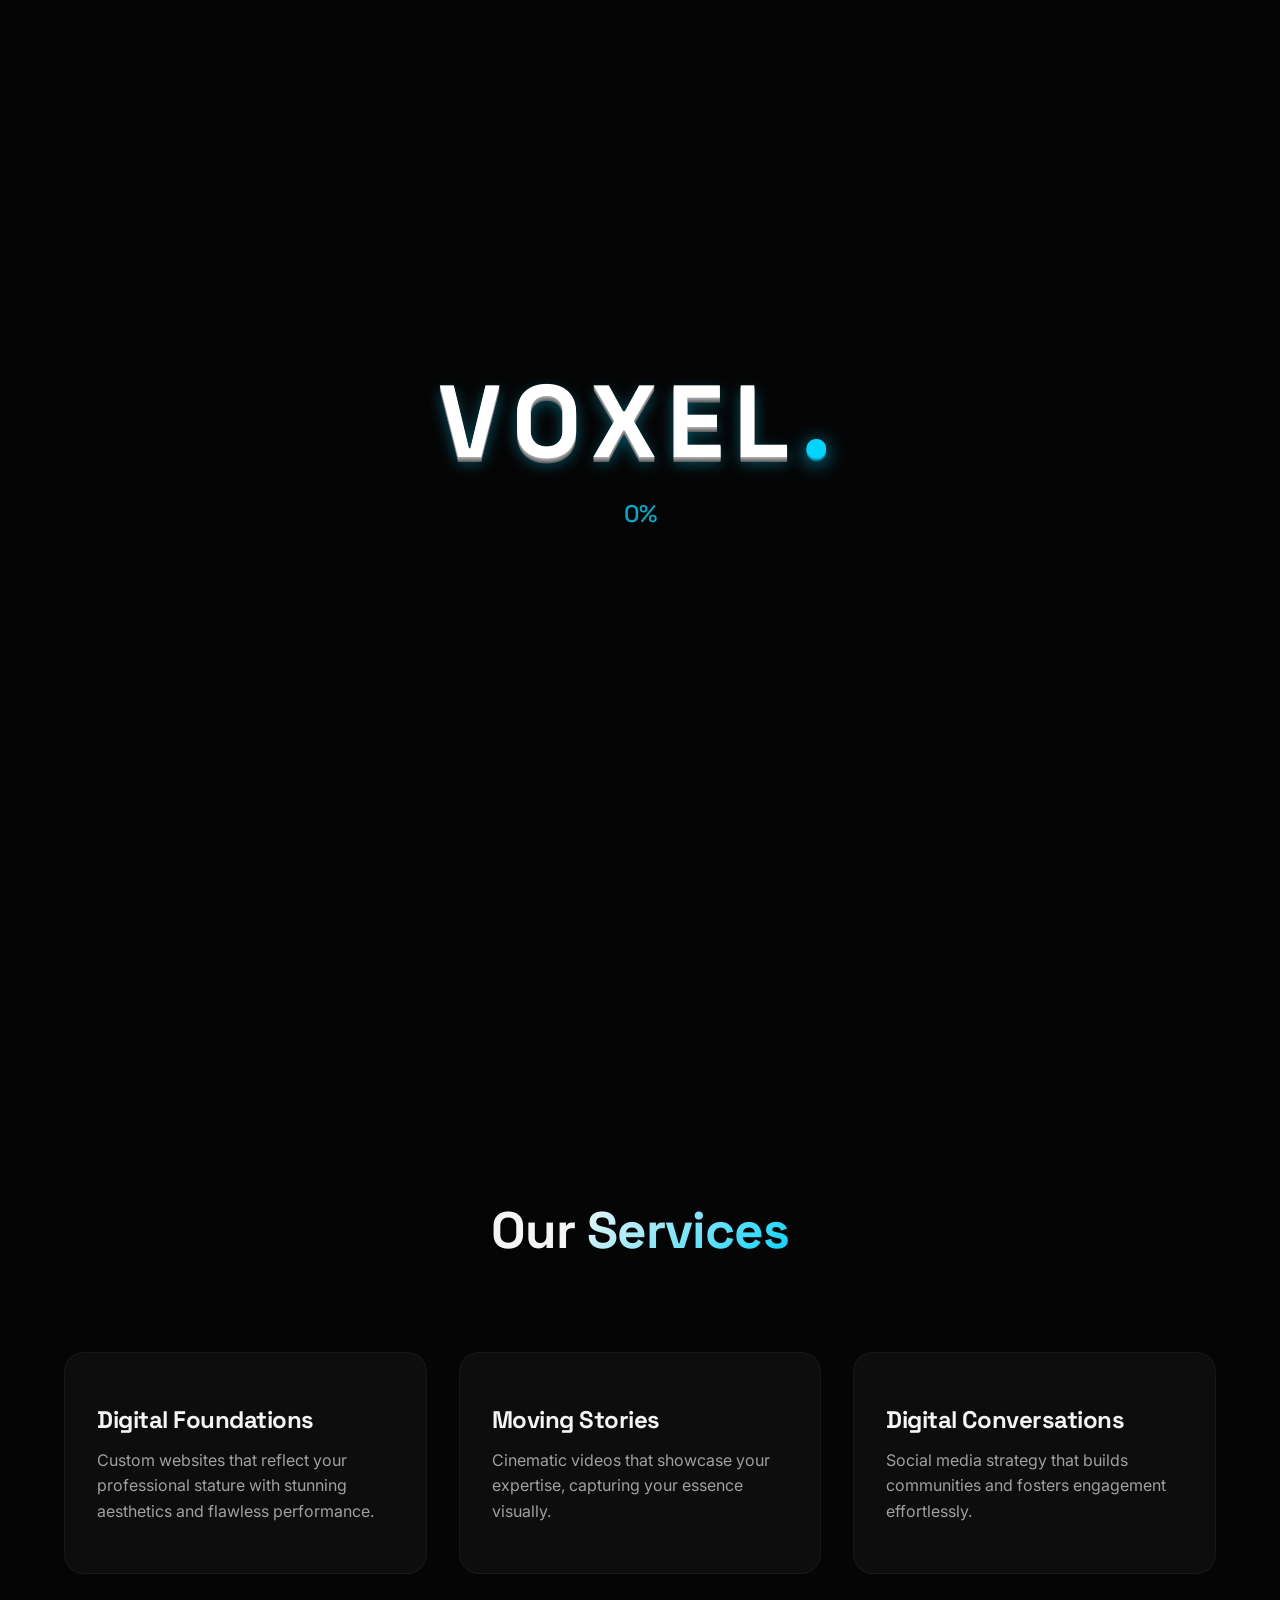
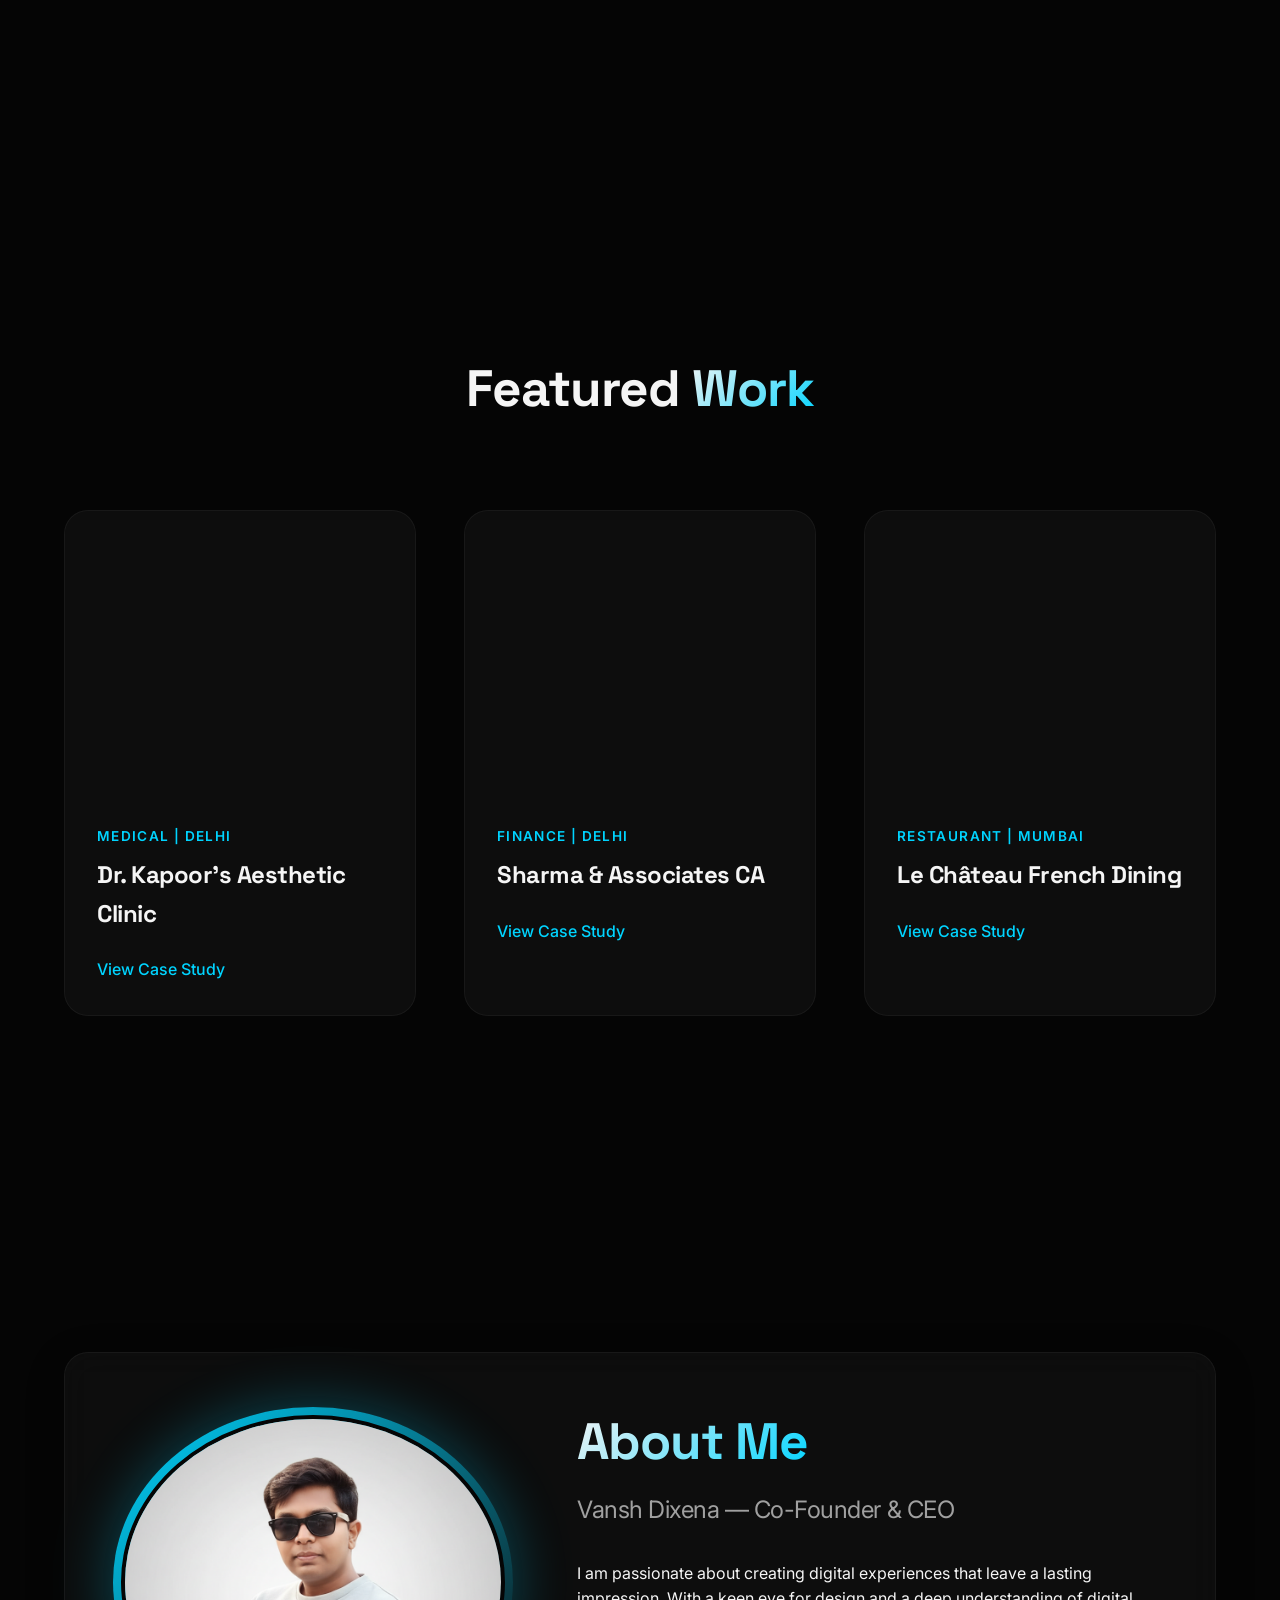
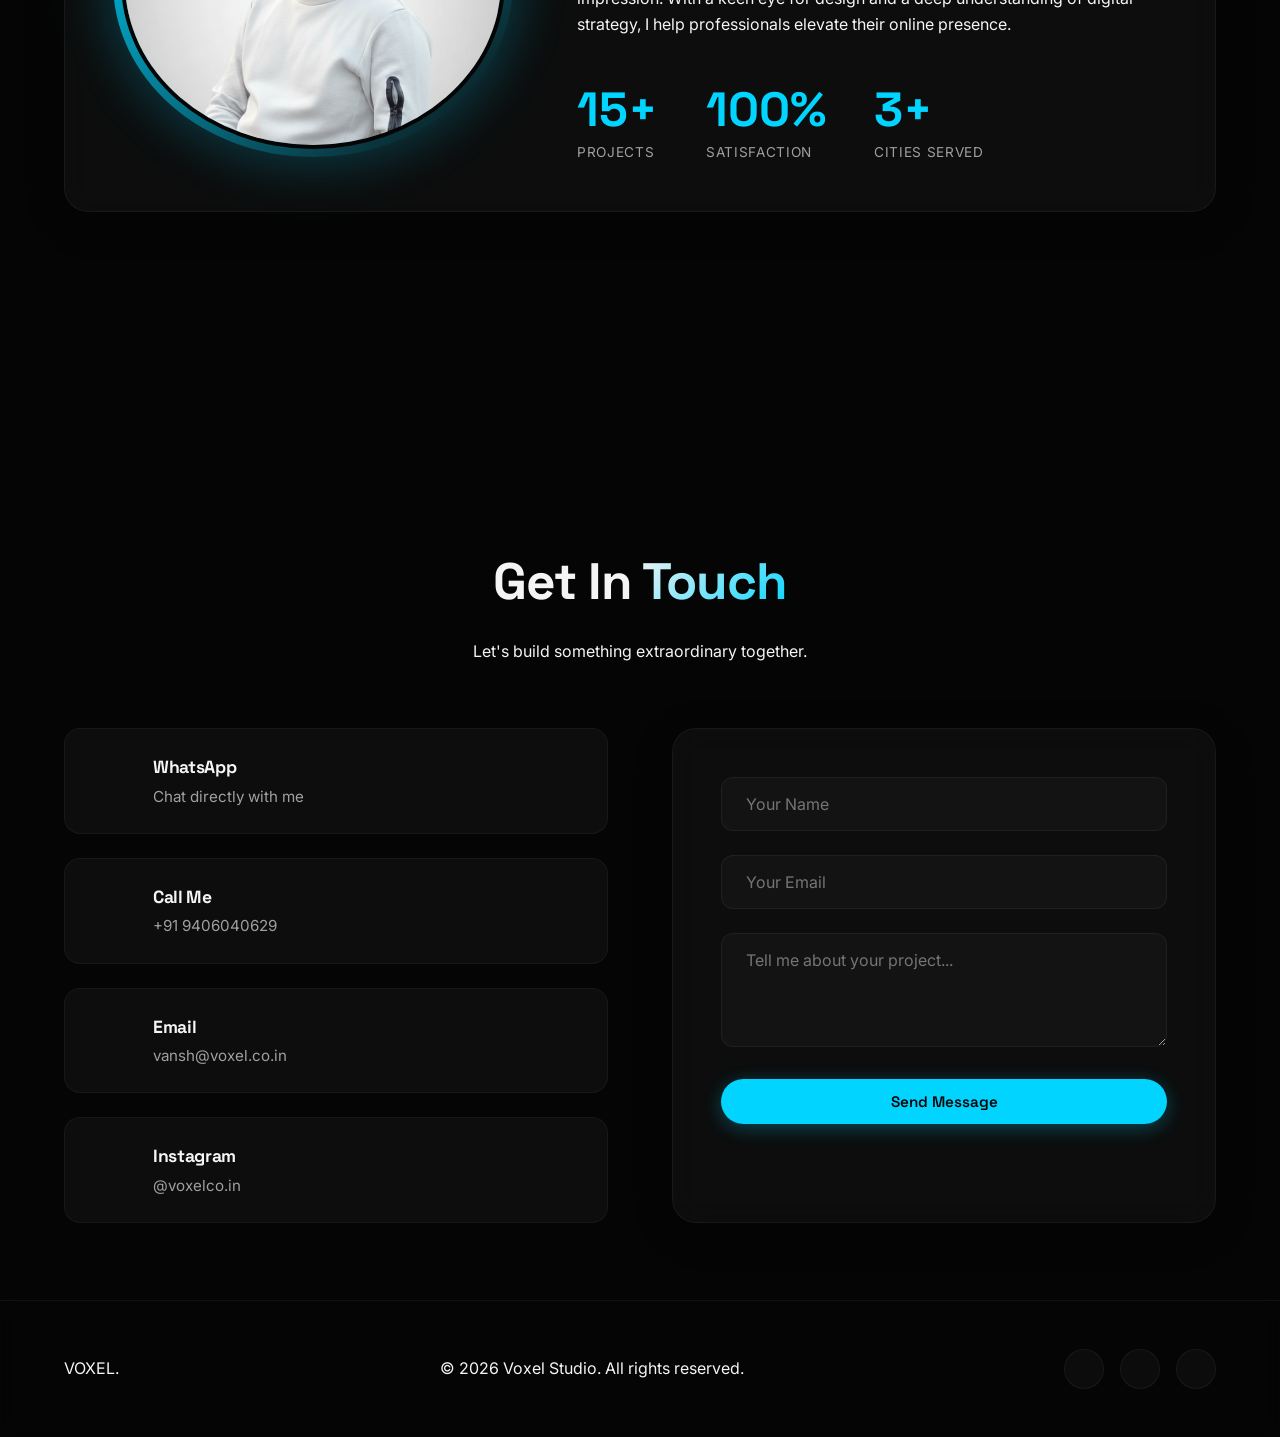
==== commit 97ff2a12: "Update profile image in about section" ====
--- a/v/index.html
+++ b/v/index.html
@@ -144,7 +144,7 @@
         <section id="about" class="about">
             <div class="about-container glass-card">
                 <div class="about-img profile-card">
-                    <img src="./Whisk_c67d17104d851d3a6ea437bd8afa011bdr.png" alt="Vansh Dixena" class="profile-img">
+                   <img src="./Whisk_cdozyzyij2nlr2y40inwedotityirtlzeto30im.png" alt="Vansh Dixena" class="profile-img">
                     <div class="card-glow"></div>
                 </div>
                 <div class="about-content">
